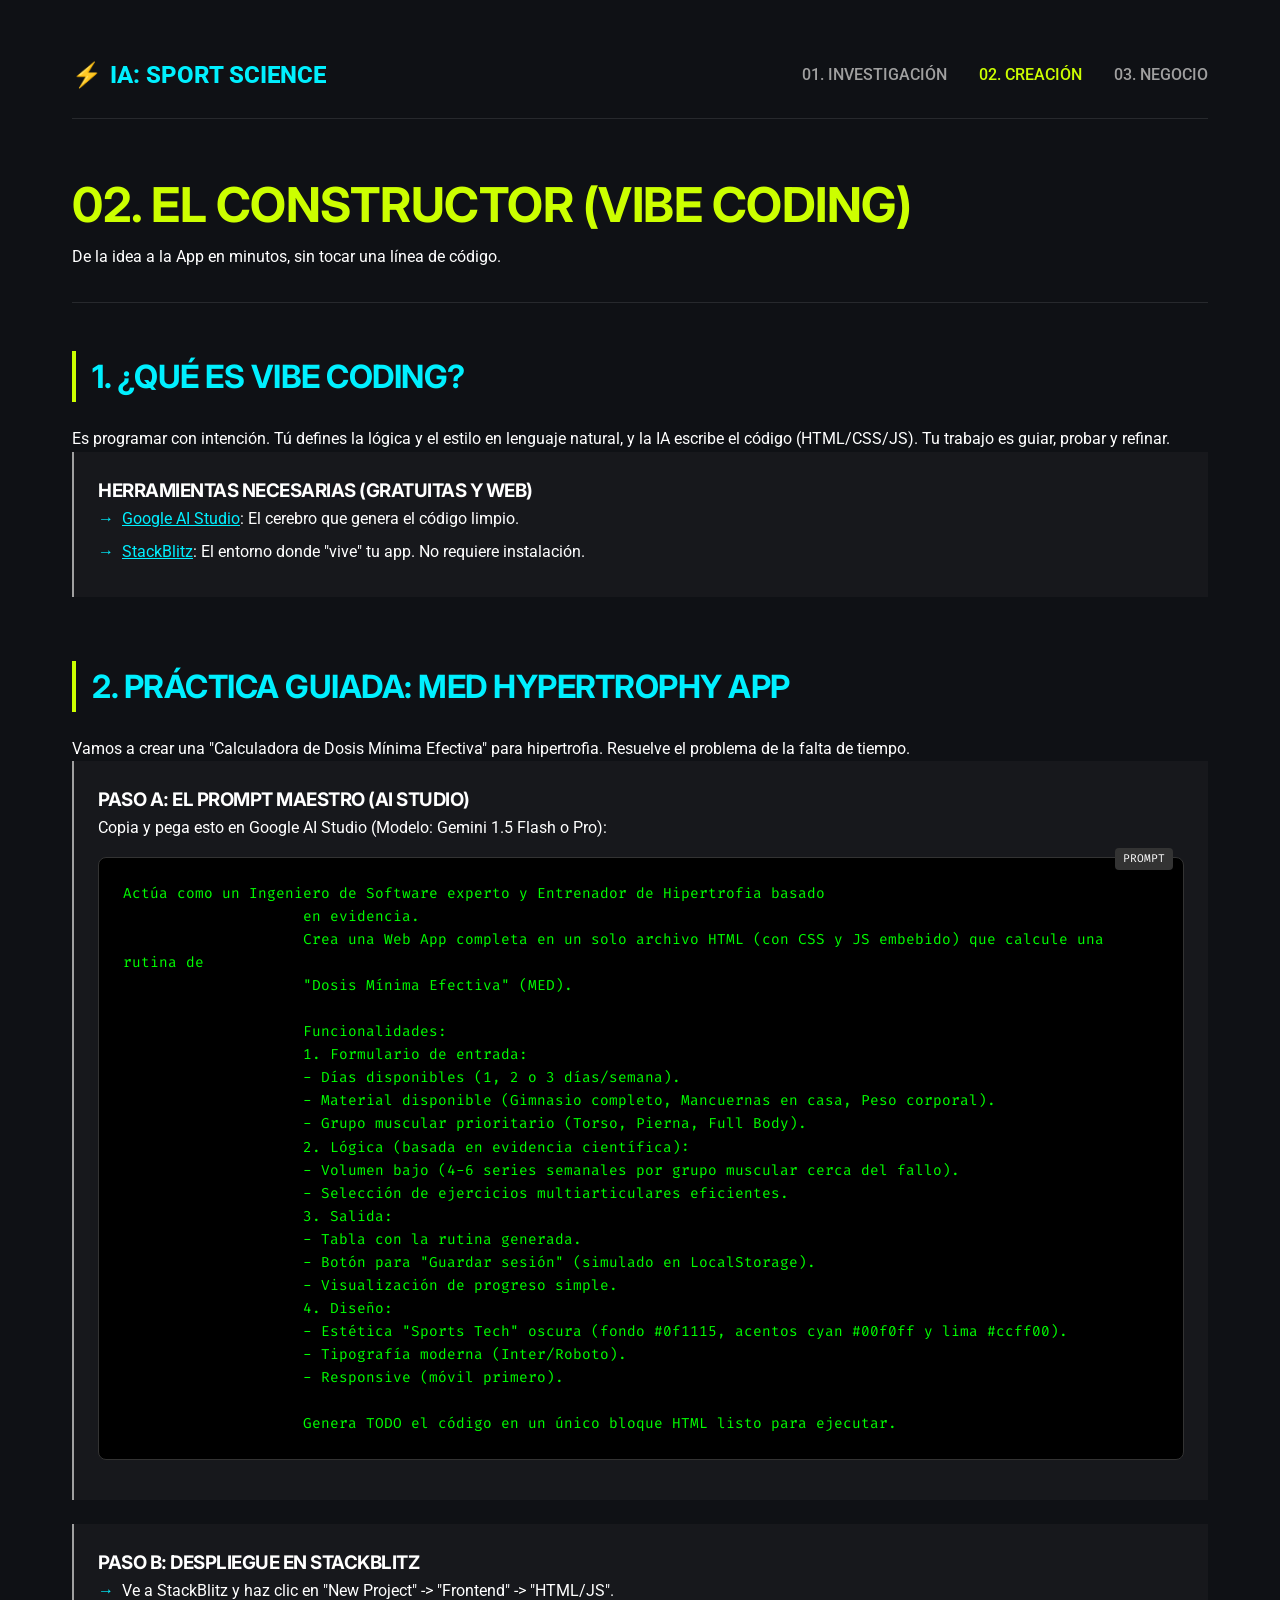
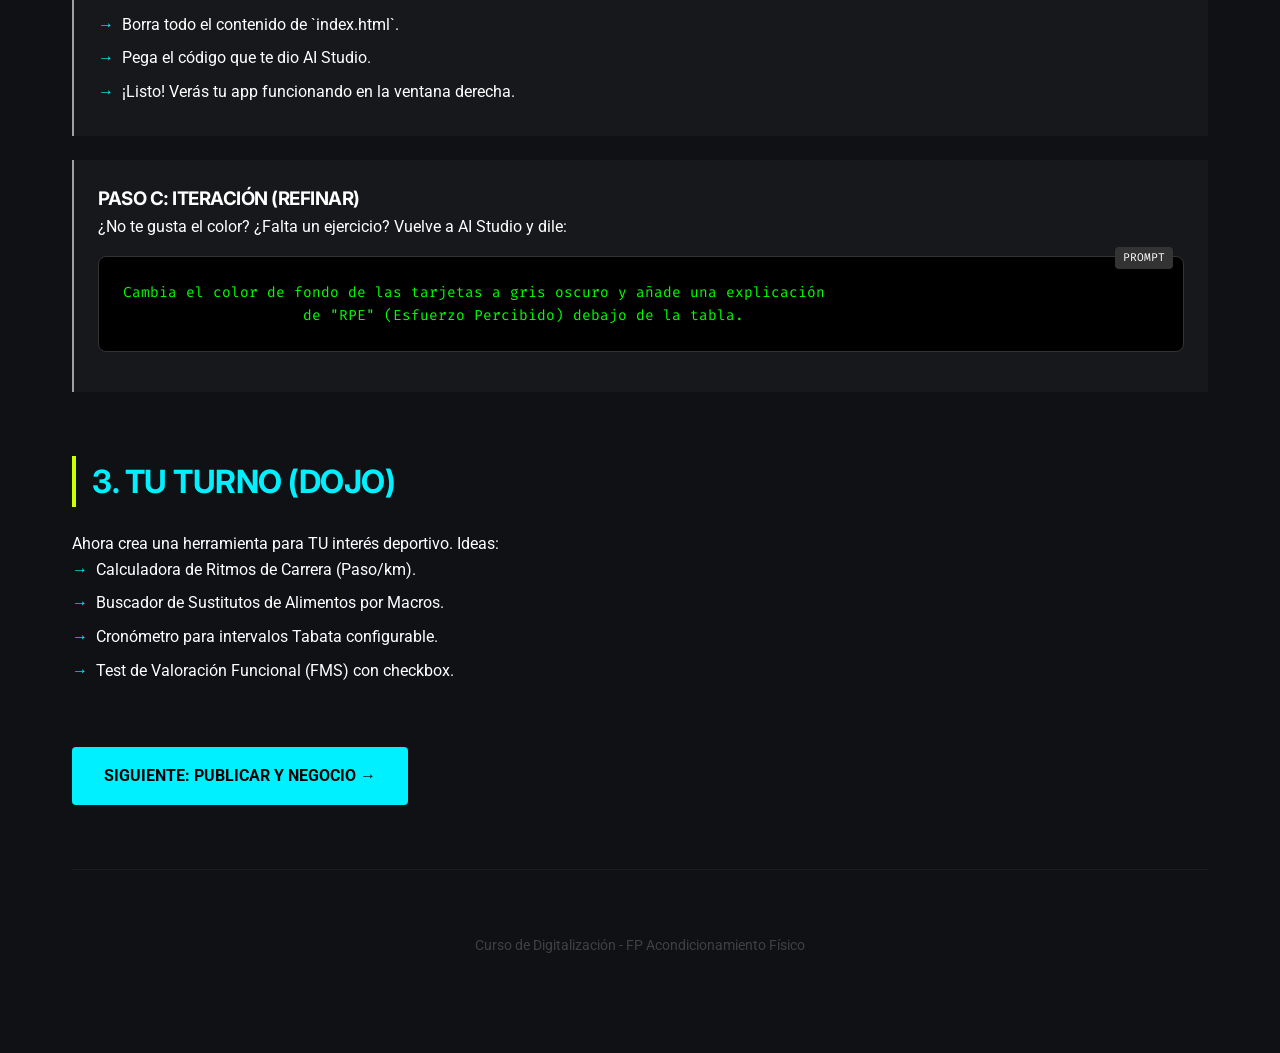
==== session2.html @ cccb8a50 "Add files via upload" ====
<!DOCTYPE html>
<html lang="es">

<head>
    <meta charset="UTF-8">
    <meta name="viewport" content="width=device-width, initial-scale=1.0">
    <title>Sesión 02: Creación de Apps | IA Sport</title>
    <link rel="stylesheet" href="styles.css">
    <link
        href="https://fonts.googleapis.com/css2?family=Inter:wght@400;700;900&family=Roboto:wght@300;400;500&family=Fira+Code&display=swap"
        rel="stylesheet">
</head>

<body>
    <div class="container">
        <nav class="navbar">
            <a href="index.html" class="logo">
                <span>⚡</span> IA: SPORT SCIENCE
            </a>
            <div class="nav-links">
                <a href="session1.html">01. INVESTIGACIÓN</a>
                <a href="session2.html" class="active">02. CREACIÓN</a>
                <a href="session3.html">03. NEGOCIO</a>
            </div>
        </nav>

        <header class="session-header">
            <h1>02. EL CONSTRUCTOR (Vibe Coding)</h1>
            <p>De la idea a la App en minutos, sin tocar una línea de código.</p>
        </header>

        <div class="section">
            <h2>1. ¿Qué es Vibe Coding?</h2>
            <p>Es programar con intención. Tú defines la lógica y el estilo en lenguaje natural, y la IA escribe el
                código (HTML/CSS/JS). Tu trabajo es guiar, probar y refinar.</p>

            <div class="step-box">
                <h3>Herramientas Necesarias (Gratuitas y Web)</h3>
                <ul class="resource-list">
                    <li><a href="https://aistudio.google.com/" target="_blank" style="color:var(--primary)">Google AI
                            Studio</a>: El cerebro que genera el código limpio.</li>
                    <li><a href="https://stackblitz.com/" target="_blank" style="color:var(--primary)">StackBlitz</a>:
                        El entorno donde "vive" tu app. No requiere instalación.</li>
                </ul>
            </div>
        </div>

        <div class="section">
            <h2>2. Práctica Guiada: MED Hypertrophy App</h2>
            <p>Vamos a crear una "Calculadora de Dosis Mínima Efectiva" para hipertrofia. Resuelve el problema de la
                falta de tiempo.</p>

            <div class="step-box">
                <h3>Paso A: El Prompt Maestro (AI Studio)</h3>
                <p>Copia y pega esto en Google AI Studio (Modelo: Gemini 1.5 Flash o Pro):</p>
                <div class="prompt-block">Actúa como un Ingeniero de Software experto y Entrenador de Hipertrofia basado
                    en evidencia.
                    Crea una Web App completa en un solo archivo HTML (con CSS y JS embebido) que calcule una rutina de
                    "Dosis Mínima Efectiva" (MED).

                    Funcionalidades:
                    1. Formulario de entrada:
                    - Días disponibles (1, 2 o 3 días/semana).
                    - Material disponible (Gimnasio completo, Mancuernas en casa, Peso corporal).
                    - Grupo muscular prioritario (Torso, Pierna, Full Body).
                    2. Lógica (basada en evidencia científica):
                    - Volumen bajo (4-6 series semanales por grupo muscular cerca del fallo).
                    - Selección de ejercicios multiarticulares eficientes.
                    3. Salida:
                    - Tabla con la rutina generada.
                    - Botón para "Guardar sesión" (simulado en LocalStorage).
                    - Visualización de progreso simple.
                    4. Diseño:
                    - Estética "Sports Tech" oscura (fondo #0f1115, acentos cyan #00f0ff y lima #ccff00).
                    - Tipografía moderna (Inter/Roboto).
                    - Responsive (móvil primero).

                    Genera TODO el código en un único bloque HTML listo para ejecutar.</div>
            </div>

            <div class="step-box">
                <h3>Paso B: Despliegue en StackBlitz</h3>
                <ol class="resource-list">
                    <li>Ve a StackBlitz y haz clic en "New Project" -> "Frontend" -> "HTML/JS".</li>
                    <li>Borra todo el contenido de `index.html`.</li>
                    <li>Pega el código que te dio AI Studio.</li>
                    <li>¡Listo! Verás tu app funcionando en la ventana derecha.</li>
                </ol>
            </div>

            <div class="step-box">
                <h3>Paso C: Iteración (Refinar)</h3>
                <p>¿No te gusta el color? ¿Falta un ejercicio? Vuelve a AI Studio y dile:</p>
                <div class="prompt-block">Cambia el color de fondo de las tarjetas a gris oscuro y añade una explicación
                    de "RPE" (Esfuerzo Percibido) debajo de la tabla.</div>
            </div>
        </div>

        <div class="section">
            <h2>3. Tu Turno (Dojo)</h2>
            <p>Ahora crea una herramienta para TU interés deportivo. Ideas:</p>
            <ul class="resource-list">
                <li>Calculadora de Ritmos de Carrera (Paso/km).</li>
                <li>Buscador de Sustitutos de Alimentos por Macros.</li>
                <li>Cronómetro para intervalos Tabata configurable.</li>
                <li>Test de Valoración Funcional (FMS) con checkbox.</li>
            </ul>
        </div>

        <div class="section">
            <a href="session3.html" class="btn">SIGUIENTE: PUBLICAR Y NEGOCIO →</a>
        </div>

        <footer>
            <p>Curso de Digitalización - FP Acondicionamiento Físico</p>
        </footer>
    </div>
</body>

</html>
---- styles.css ----
:root {
    --bg-dark: #0f1115;
    --bg-card: #181b21;
    --primary: #00f0ff; /* Electric Cyan */
    --secondary: #ccff00; /* Neon Lime */
    --text-main: #ffffff;
    --text-muted: #a0a0a0;
    --font-heading: 'Inter', sans-serif;
    --font-body: 'Roboto', sans-serif;
}

* {
    box-sizing: border-box;
    margin: 0;
    padding: 0;
}

body {
    background-color: var(--bg-dark);
    color: var(--text-main);
    font-family: var(--font-body);
    line-height: 1.6;
}

h1, h2, h3, h4 {
    font-family: var(--font-heading);
    font-weight: 700;
    text-transform: uppercase;
    letter-spacing: -0.5px;
}

.container {
    max-width: 1200px;
    margin: 0 auto;
    padding: 2rem;
}

/* Navbar */
.navbar {
    display: flex;
    justify-content: space-between;
    align-items: center;
    padding: 1.5rem 0;
    border-bottom: 1px solid rgba(255, 255, 255, 0.1);
    margin-bottom: 3rem;
}

.logo {
    font-size: 1.5rem;
    font-weight: 800;
    color: var(--primary);
    text-decoration: none;
    display: flex;
    align-items: center;
    gap: 0.5rem;
}

.logo span {
    color: var(--text-main);
}

.nav-links {
    display: flex;
    gap: 2rem;
}

.nav-links a {
    color: var(--text-muted);
    text-decoration: none;
    font-weight: 500;
    transition: color 0.3s ease;
}

.nav-links a:hover, .nav-links a.active {
    color: var(--secondary);
}

/* Hero Section */
.hero {
    text-align: center;
    padding: 4rem 0;
}

.hero h1 {
    font-size: 3.5rem;
    margin-bottom: 1.5rem;
    background: linear-gradient(to right, var(--primary), #ffffff);
    -webkit-background-clip: text;
    -webkit-text-fill-color: transparent;
}

.hero p {
    font-size: 1.25rem;
    color: var(--text-muted);
    max-width: 700px;
    margin: 0 auto 3rem auto;
}

.btn {
    display: inline-block;
    padding: 1rem 2rem;
    background: var(--primary);
    color: #000;
    font-weight: 700;
    text-decoration: none;
    border-radius: 4px;
    transition: transform 0.2s, box-shadow 0.2s;
    text-transform: uppercase;
}

.btn:hover {
    transform: translateY(-2px);
    box-shadow: 0 0 20px rgba(0, 240, 255, 0.4);
}

.btn-secondary {
    background: transparent;
    border: 2px solid var(--secondary);
    color: var(--secondary);
    margin-left: 1rem;
}

.btn-secondary:hover {
    background: rgba(204, 255, 0, 0.1);
    box-shadow: 0 0 20px rgba(204, 255, 0, 0.2);
}

/* Modules Grid */
.modules-grid {
    display: grid;
    grid-template-columns: repeat(auto-fit, minmax(300px, 1fr));
    gap: 2rem;
    margin-top: 4rem;
}

.card {
    background: var(--bg-card);
    padding: 2rem;
    border-radius: 12px;
    border: 1px solid rgba(255, 255, 255, 0.05);
    transition: transform 0.3s, border-color 0.3s;
}

.card:hover {
    transform: translateY(-5px);
    border-color: var(--primary);
}

.card-number {
    font-size: 4rem;
    font-weight: 900;
    color: rgba(255, 255, 255, 0.05);
    line-height: 1;
    margin-bottom: -1rem;
}

.card h3 {
    font-size: 1.5rem;
    margin-bottom: 1rem;
    color: var(--secondary);
}

.card p {
    color: var(--text-muted);
    margin-bottom: 2rem;
}

.card-link {
    color: var(--primary);
    text-decoration: none;
    font-weight: 600;
    display: flex;
    align-items: center;
    gap: 0.5rem;
}

.card-link:hover {
    text-decoration: underline;
}

/* Content Pages */
.session-header {
    border-bottom: 1px solid rgba(255, 255, 255, 0.1);
    padding-bottom: 2rem;
    margin-bottom: 3rem;
}

.session-header h1 {
    font-size: 3rem;
    color: var(--secondary);
}

.section {
    margin-bottom: 4rem;
}

.section h2 {
    font-size: 2rem;
    margin-bottom: 1.5rem;
    color: var(--primary);
    border-left: 4px solid var(--secondary);
    padding-left: 1rem;
}

.step-box {
    background: rgba(255, 255, 255, 0.03);
    border-left: 2px solid var(--text-muted);
    padding: 1.5rem;
    margin-bottom: 1.5rem;
}

.prompt-block {
    background: #000;
    padding: 1.5rem;
    border-radius: 8px;
    font-family: 'Fira Code', monospace;
    font-size: 0.9rem;
    color: #0f0;
    border: 1px solid #333;
    margin: 1rem 0;
    position: relative;
    white-space: pre-wrap;
}

.prompt-block::before {
    content: "PROMPT";
    position: absolute;
    top: -10px;
    right: 10px;
    background: #333;
    color: #fff;
    padding: 2px 8px;
    font-size: 0.7rem;
    border-radius: 4px;
}

.resource-list li {
    margin-bottom: 0.5rem;
    list-style: none;
}
.resource-list li::before {
    content: "→";
    color: var(--primary);
    margin-right: 0.5rem;
}

/* Footer */
footer {
    text-align: center;
    padding: 4rem 0;
    color: rgba(255, 255, 255, 0.2);
    font-size: 0.9rem;
    margin-top: 4rem;
    border-top: 1px solid rgba(255, 255, 255, 0.05);
}

@media (max-width: 768px) {
    .container { padding: 1rem; }
    .hero h1 { font-size: 2.5rem; }
    .nav-links { display: none; }
}
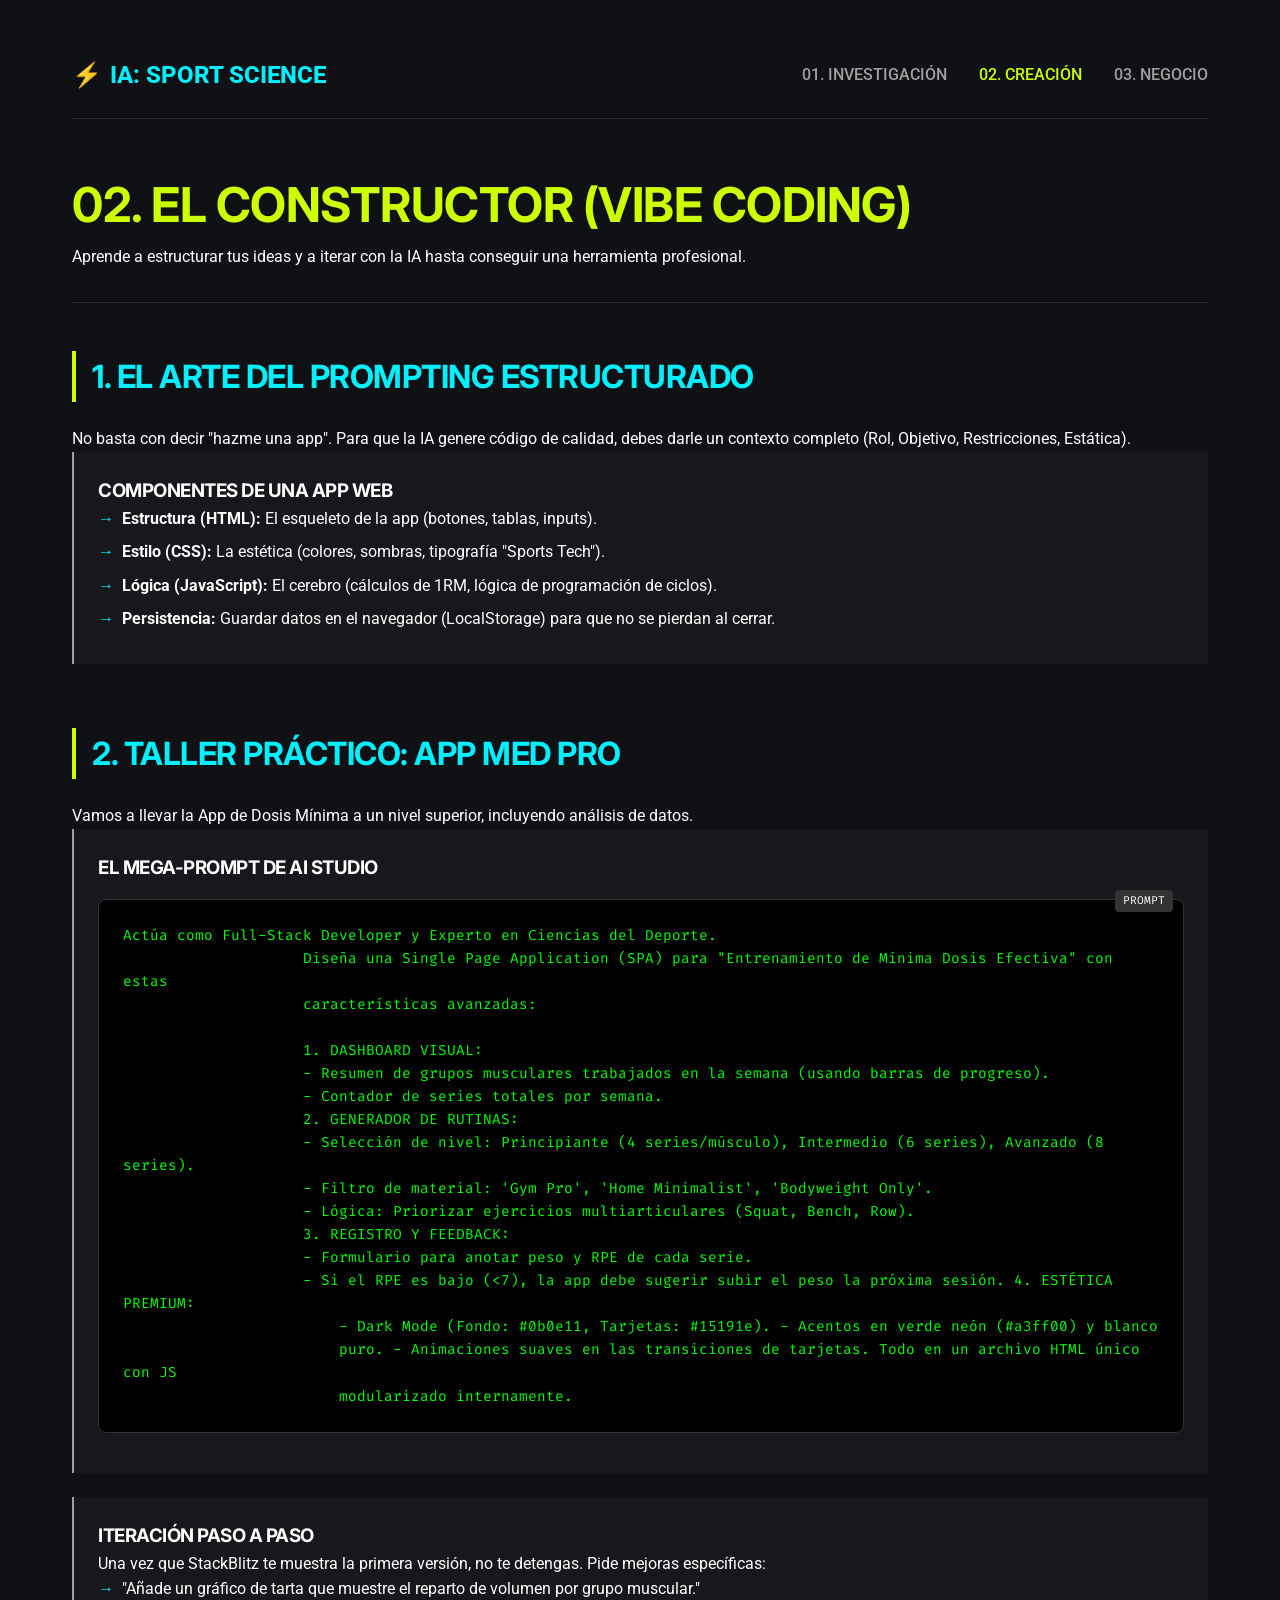
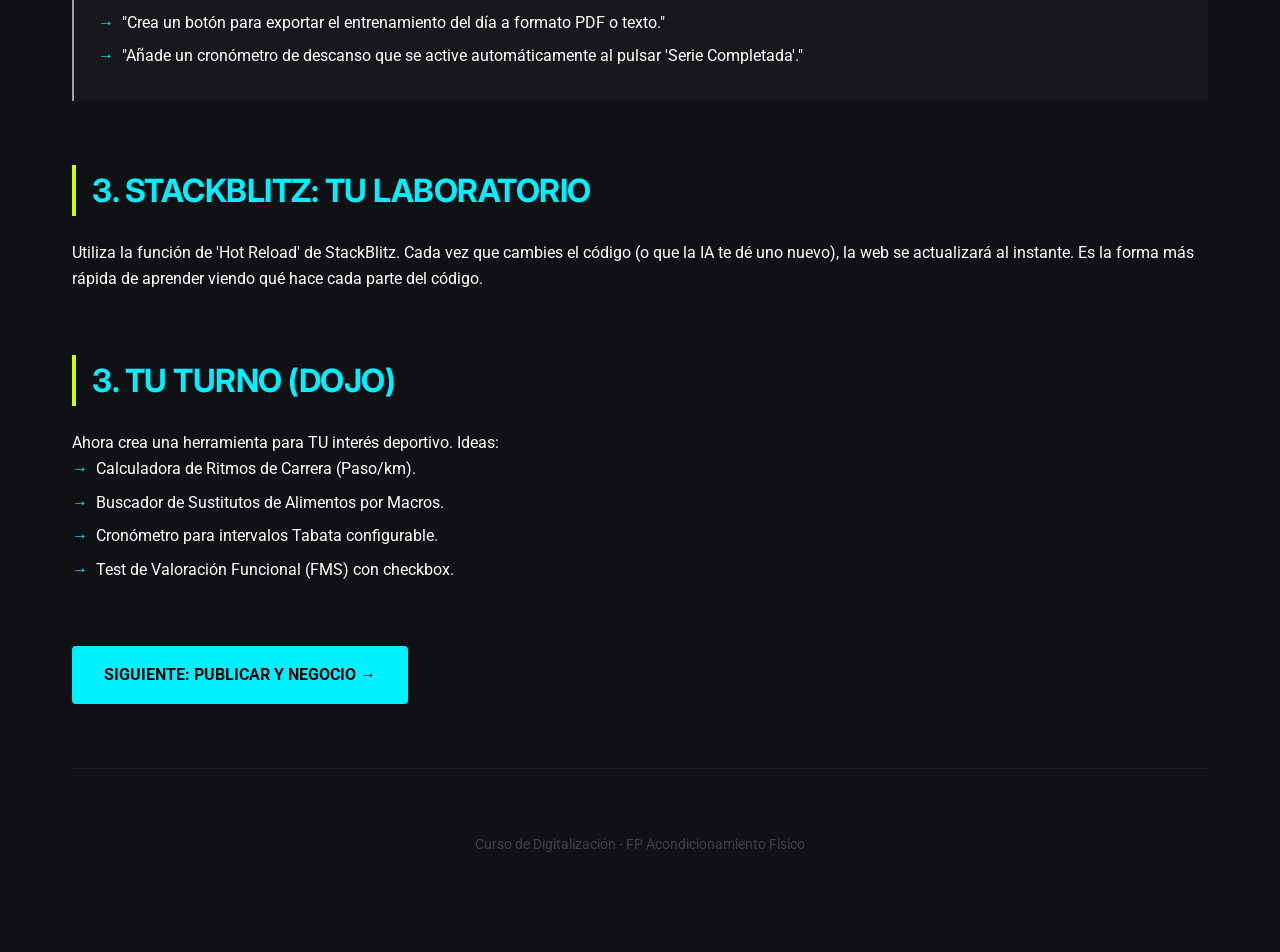
==== commit b806ffe8: "Add files via upload" ====
--- a/session2.html
+++ b/session2.html
@@ -26,95 +26,91 @@
 
         <header class="session-header">
             <h1>02. EL CONSTRUCTOR (Vibe Coding)</h1>
-            <p>De la idea a la App en minutos, sin tocar una línea de código.</p>
+            <p>Aprende a estructurar tus ideas y a iterar con la IA hasta conseguir una herramienta profesional.</p>
         </header>
 
         <div class="section">
-            <h2>1. ¿Qué es Vibe Coding?</h2>
-            <p>Es programar con intención. Tú defines la lógica y el estilo en lenguaje natural, y la IA escribe el
-                código (HTML/CSS/JS). Tu trabajo es guiar, probar y refinar.</p>
+            <h2>1. El Arte del Prompting Estructurado</h2>
+            <p>No basta con decir "hazme una app". Para que la IA genere código de calidad, debes darle un contexto
+                completo (Rol, Objetivo, Restricciones, Estática).</p>
 
             <div class="step-box">
-                <h3>Herramientas Necesarias (Gratuitas y Web)</h3>
+                <h3>Componentes de una App Web</h3>
                 <ul class="resource-list">
-                    <li><a href="https://aistudio.google.com/" target="_blank" style="color:var(--primary)">Google AI
-                            Studio</a>: El cerebro que genera el código limpio.</li>
-                    <li><a href="https://stackblitz.com/" target="_blank" style="color:var(--primary)">StackBlitz</a>:
-                        El entorno donde "vive" tu app. No requiere instalación.</li>
+                    <li><strong>Estructura (HTML):</strong> El esqueleto de la app (botones, tablas, inputs).</li>
+                    <li><strong>Estilo (CSS):</strong> La estética (colores, sombras, tipografía "Sports Tech").</li>
+                    <li><strong>Lógica (JavaScript):</strong> El cerebro (cálculos de 1RM, lógica de programación de
+                        ciclos).</li>
+                    <li><strong>Persistencia:</strong> Guardar datos en el navegador (LocalStorage) para que no se
+                        pierdan al cerrar.</li>
                 </ul>
             </div>
         </div>
 
         <div class="section">
-            <h2>2. Práctica Guiada: MED Hypertrophy App</h2>
-            <p>Vamos a crear una "Calculadora de Dosis Mínima Efectiva" para hipertrofia. Resuelve el problema de la
-                falta de tiempo.</p>
+            <h2>2. Taller Práctico: App MED Pro</h2>
+            <p>Vamos a llevar la App de Dosis Mínima a un nivel superior, incluyendo análisis de datos.</p>
 
             <div class="step-box">
-                <h3>Paso A: El Prompt Maestro (AI Studio)</h3>
-                <p>Copia y pega esto en Google AI Studio (Modelo: Gemini 1.5 Flash o Pro):</p>
-                <div class="prompt-block">Actúa como un Ingeniero de Software experto y Entrenador de Hipertrofia basado
-                    en evidencia.
-                    Crea una Web App completa en un solo archivo HTML (con CSS y JS embebido) que calcule una rutina de
-                    "Dosis Mínima Efectiva" (MED).
+                <h3>El Mega-Prompt de AI Studio</h3>
+                <div class="prompt-block">Actúa como Full-Stack Developer y Experto en Ciencias del Deporte.
+                    Diseña una Single Page Application (SPA) para "Entrenamiento de Mínima Dosis Efectiva" con estas
+                    características avanzadas:
 
-                    Funcionalidades:
-                    1. Formulario de entrada:
-                    - Días disponibles (1, 2 o 3 días/semana).
-                    - Material disponible (Gimnasio completo, Mancuernas en casa, Peso corporal).
-                    - Grupo muscular prioritario (Torso, Pierna, Full Body).
-                    2. Lógica (basada en evidencia científica):
-                    - Volumen bajo (4-6 series semanales por grupo muscular cerca del fallo).
-                    - Selección de ejercicios multiarticulares eficientes.
-                    3. Salida:
-                    - Tabla con la rutina generada.
-                    - Botón para "Guardar sesión" (simulado en LocalStorage).
-                    - Visualización de progreso simple.
-                    4. Diseño:
-                    - Estética "Sports Tech" oscura (fondo #0f1115, acentos cyan #00f0ff y lima #ccff00).
-                    - Tipografía moderna (Inter/Roboto).
-                    - Responsive (móvil primero).
+                    1. DASHBOARD VISUAL:
+                    - Resumen de grupos musculares trabajados en la semana (usando barras de progreso).
+                    - Contador de series totales por semana.
+                    2. GENERADOR DE RUTINAS:
+                    - Selección de nivel: Principiante (4 series/músculo), Intermedio (6 series), Avanzado (8 series).
+                    - Filtro de material: 'Gym Pro', 'Home Minimalist', 'Bodyweight Only'.
+                    - Lógica: Priorizar ejercicios multiarticulares (Squat, Bench, Row).
+                    3. REGISTRO Y FEEDBACK:
+                    - Formulario para anotar peso y RPE de cada serie.
+                    - Si el RPE es bajo (<7), la app debe sugerir subir el peso la próxima sesión. 4. ESTÉTICA PREMIUM:
+                        - Dark Mode (Fondo: #0b0e11, Tarjetas: #15191e). - Acentos en verde neón (#a3ff00) y blanco
+                        puro. - Animaciones suaves en las transiciones de tarjetas. Todo en un archivo HTML único con JS
+                        modularizado internamente.</div>
+                </div>
 
-                    Genera TODO el código en un único bloque HTML listo para ejecutar.</div>
+                <div class="step-box">
+                    <h3>Iteración Paso a Paso</h3>
+                    <p>Una vez que StackBlitz te muestra la primera versión, no te detengas. Pide mejoras específicas:
+                    </p>
+                    <ul class="resource-list">
+                        <li>"Añade un gráfico de tarta que muestre el reparto de volumen por grupo muscular."</li>
+                        <li>"Crea un botón para exportar el entrenamiento del día a formato PDF o texto."</li>
+                        <li>"Añade un cronómetro de descanso que se active automáticamente al pulsar 'Serie
+                            Completada'."</li>
+                    </ul>
+                </div>
             </div>
 
-            <div class="step-box">
-                <h3>Paso B: Despliegue en StackBlitz</h3>
-                <ol class="resource-list">
-                    <li>Ve a StackBlitz y haz clic en "New Project" -> "Frontend" -> "HTML/JS".</li>
-                    <li>Borra todo el contenido de `index.html`.</li>
-                    <li>Pega el código que te dio AI Studio.</li>
-                    <li>¡Listo! Verás tu app funcionando en la ventana derecha.</li>
-                </ol>
+            <div class="section">
+                <h2>3. StackBlitz: Tu Laboratorio</h2>
+                <p>Utiliza la función de 'Hot Reload' de StackBlitz. Cada vez que cambies el código (o que la IA te dé
+                    uno nuevo), la web se actualizará al instante. Es la forma más rápida de aprender viendo qué hace
+                    cada parte del código.</p>
             </div>
 
-            <div class="step-box">
-                <h3>Paso C: Iteración (Refinar)</h3>
-                <p>¿No te gusta el color? ¿Falta un ejercicio? Vuelve a AI Studio y dile:</p>
-                <div class="prompt-block">Cambia el color de fondo de las tarjetas a gris oscuro y añade una explicación
-                    de "RPE" (Esfuerzo Percibido) debajo de la tabla.</div>
+            <div class="section">
+                <h2>3. Tu Turno (Dojo)</h2>
+                <p>Ahora crea una herramienta para TU interés deportivo. Ideas:</p>
+                <ul class="resource-list">
+                    <li>Calculadora de Ritmos de Carrera (Paso/km).</li>
+                    <li>Buscador de Sustitutos de Alimentos por Macros.</li>
+                    <li>Cronómetro para intervalos Tabata configurable.</li>
+                    <li>Test de Valoración Funcional (FMS) con checkbox.</li>
+                </ul>
             </div>
+
+            <div class="section">
+                <a href="session3.html" class="btn">SIGUIENTE: PUBLICAR Y NEGOCIO →</a>
+            </div>
+
+            <footer>
+                <p>Curso de Digitalización - FP Acondicionamiento Físico</p>
+            </footer>
         </div>
-
-        <div class="section">
-            <h2>3. Tu Turno (Dojo)</h2>
-            <p>Ahora crea una herramienta para TU interés deportivo. Ideas:</p>
-            <ul class="resource-list">
-                <li>Calculadora de Ritmos de Carrera (Paso/km).</li>
-                <li>Buscador de Sustitutos de Alimentos por Macros.</li>
-                <li>Cronómetro para intervalos Tabata configurable.</li>
-                <li>Test de Valoración Funcional (FMS) con checkbox.</li>
-            </ul>
-        </div>
-
-        <div class="section">
-            <a href="session3.html" class="btn">SIGUIENTE: PUBLICAR Y NEGOCIO →</a>
-        </div>
-
-        <footer>
-            <p>Curso de Digitalización - FP Acondicionamiento Físico</p>
-        </footer>
-    </div>
 </body>
 
 </html>
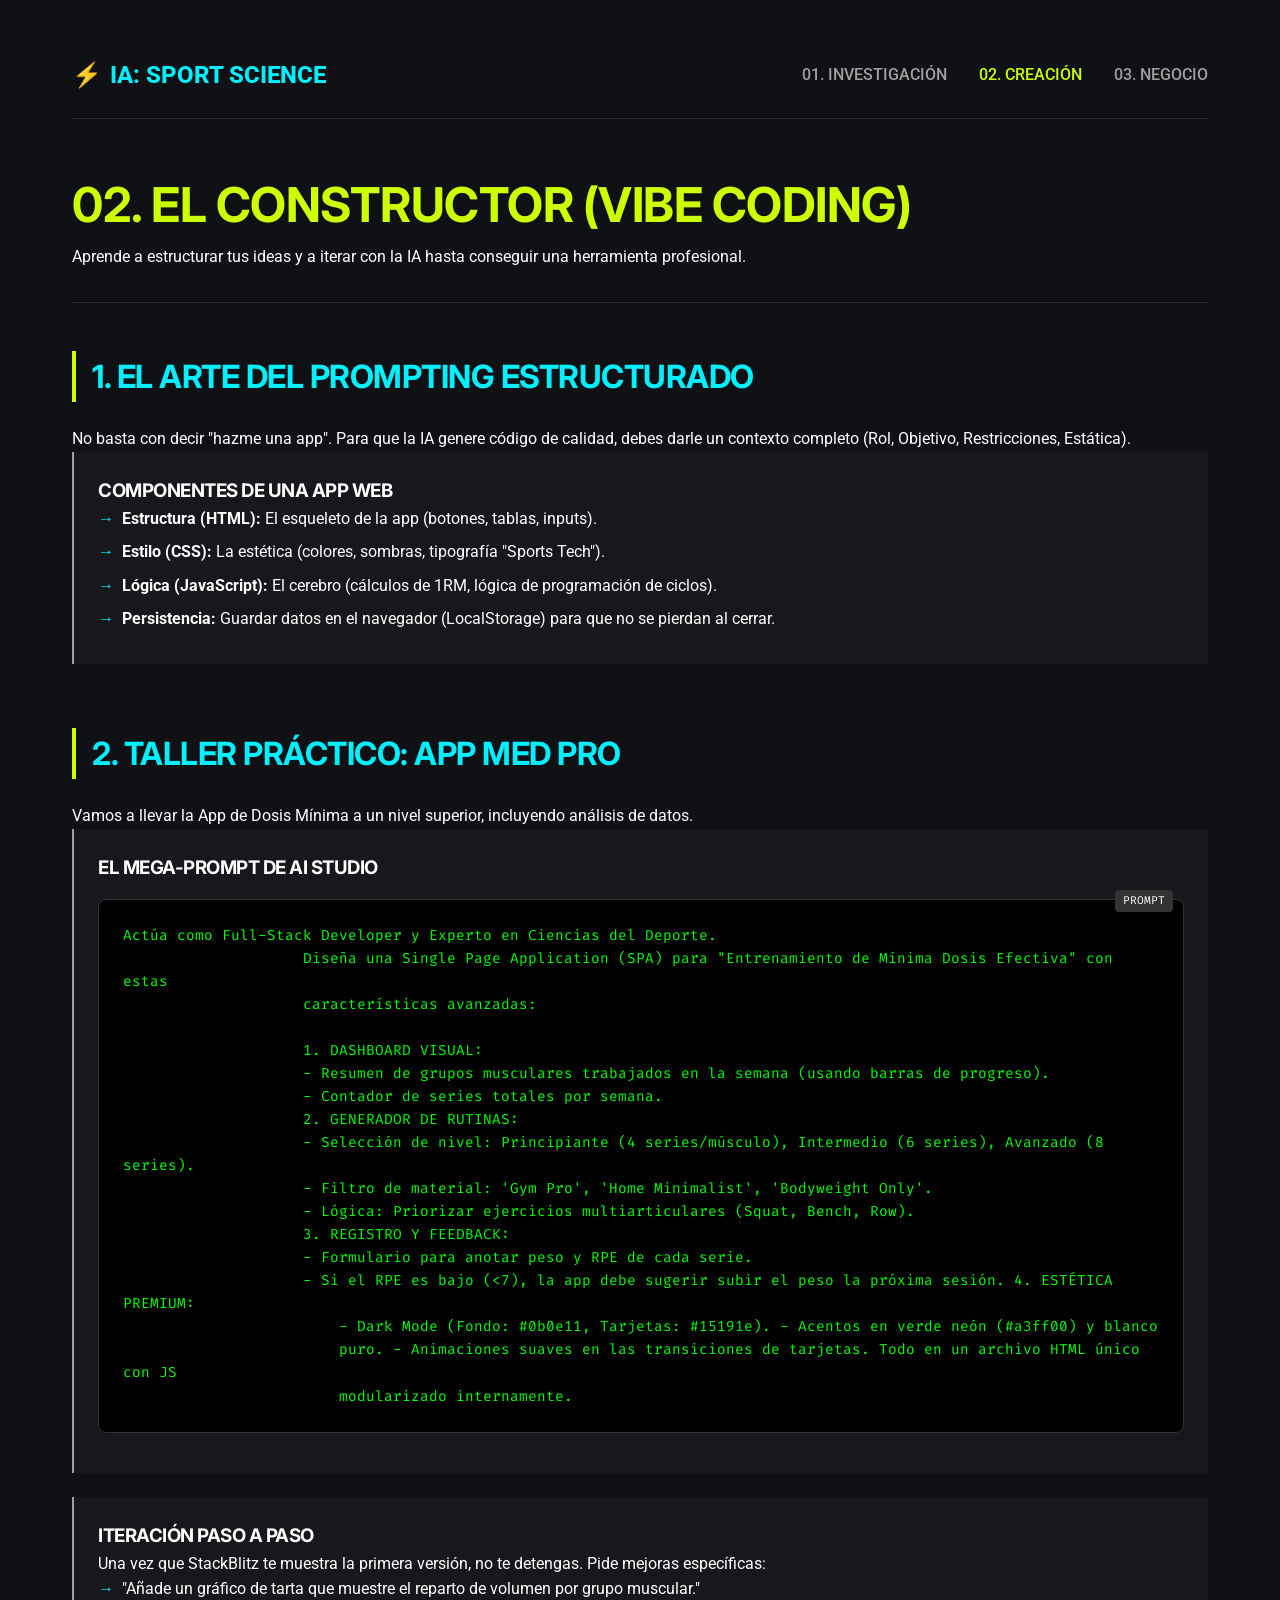
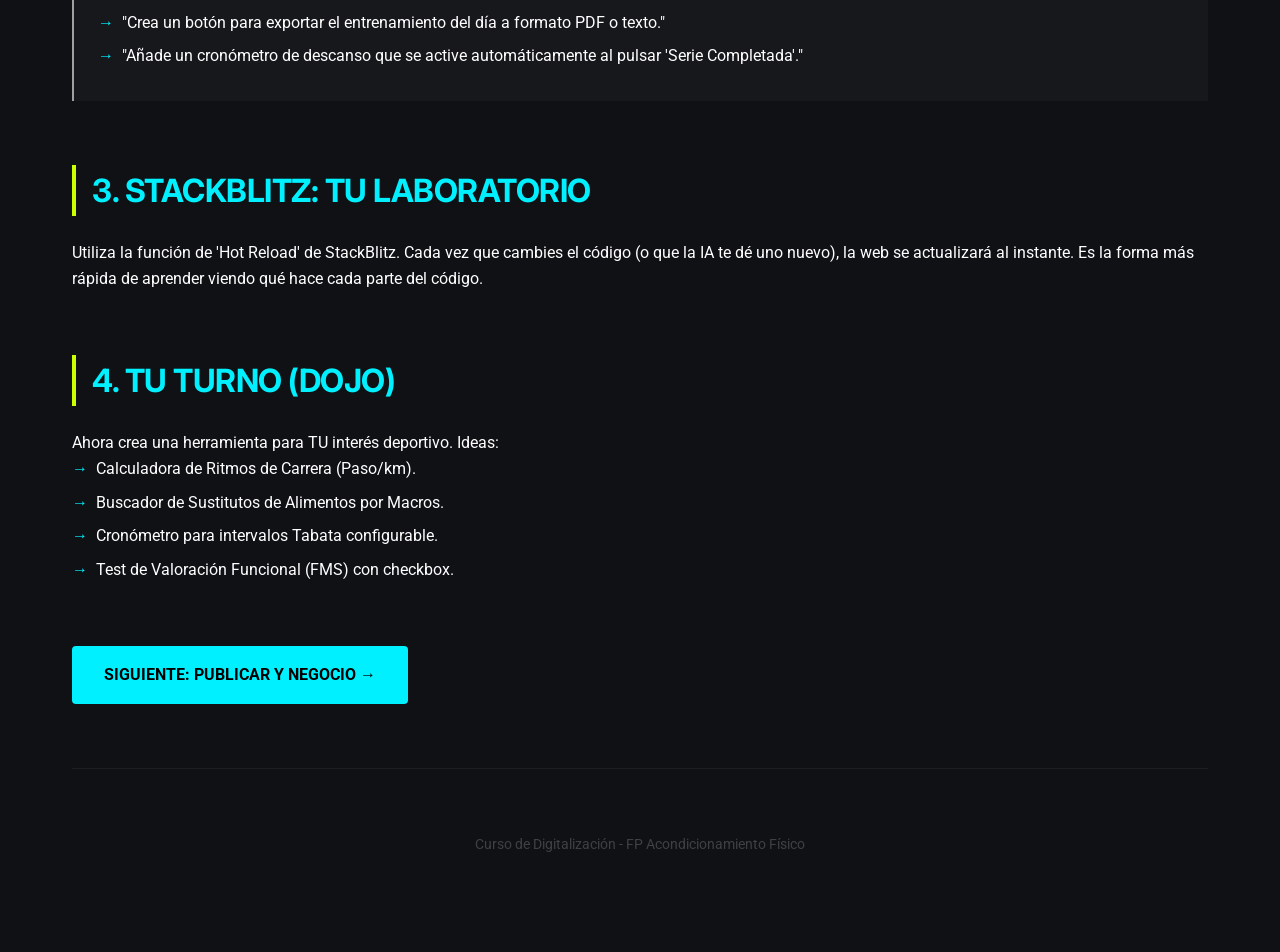
==== commit fea6a8f2: "Fix HTML structure and add missing elements" ====
--- a/session2.html
+++ b/session2.html
@@ -93,7 +93,7 @@
             </div>
 
             <div class="section">
-                <h2>3. Tu Turno (Dojo)</h2>
+                <h2>4. Tu Turno (Dojo)</h2>
                 <p>Ahora crea una herramienta para TU interés deportivo. Ideas:</p>
                 <ul class="resource-list">
                     <li>Calculadora de Ritmos de Carrera (Paso/km).</li>
@@ -113,4 +113,5 @@
         </div>
 </body>
 
-</html>+
+</html>
